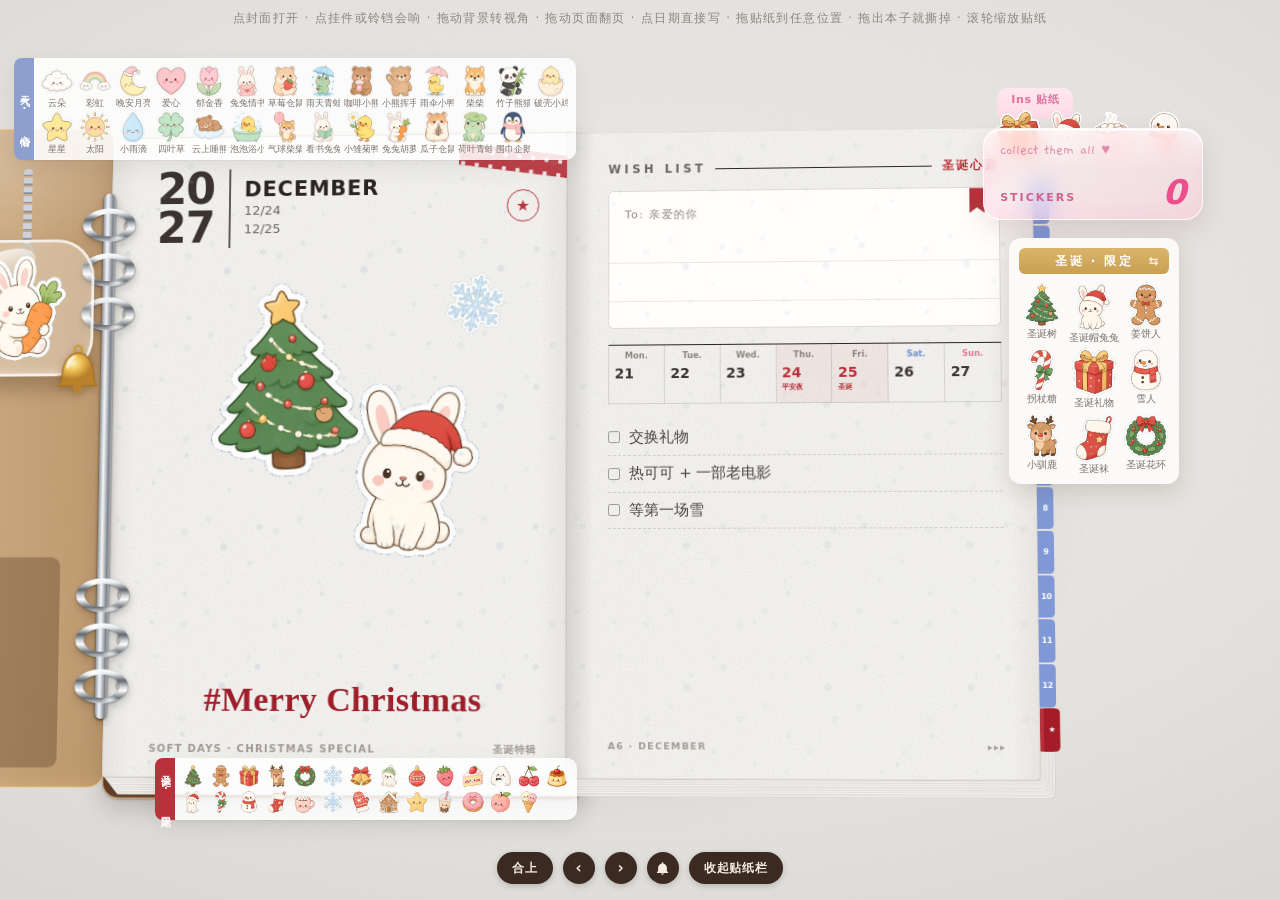
==== index.html @ 9ec92be6 "Publish Christmas planner v3" ====
<!doctype html>
<html lang="zh-CN">
<head>
<meta charset="utf-8">
<meta name="viewport" content="width=device-width,initial-scale=1,maximum-scale=1,viewport-fit=cover">
<title>2027 软萌活页手帐 · Soft Days Planner</title>
<meta name="theme-color" content="#e6e3de">
<link rel="stylesheet" href="style.css">
</head>
<body>
<div id="capT" class="cap"></div>
<div id="app">
  <div id="tips">点封面打开 · 点挂件或铃铛会响 · 拖动背景转视角 · 拖动页面翻页 · 点日期直接写 · 拖贴纸到任意位置 · 拖出本子就撕掉 · 滚轮缩放贴纸</div>
  <div id="scene"><div id="view">
    <div id="fshadow"></div>
    <div id="book" class="closed">
      <div id="back" class="pvc"></div>
      <div id="stack"></div>
      <div id="sheets"></div>
      <div id="cover">
        <div class="cf pvc" data-p="cv"><div class="stitch"></div><div class="peek"></div><div class="ghosttitle">2027</div><div class="strip"></div><div class="pocket"></div><div class="spine"></div>
          <img class="art" src="assets/cover-art.svg" alt=""><div class="quote">Soft days are made<br>of little things.</div><div class="yr">2027</div><div class="band"></div><div class="gloss"></div><div class="sl"></div></div>
        <div class="cb pvc"><div class="pocket"></div><div class="card">little notes<br>&amp; lots of love</div><div class="gloss"></div></div>
      </div>
      <div id="rings"></div>
      <div id="charm"><div class="swing"><div class="idle"><div class="chain"></div>
        <div class="acrylic"><span class="hole"></span><img src="stickers/a2.png" alt="">
          <div id="bell"><svg viewBox="0 0 40 44"><defs><radialGradient id="bg" cx="35%" cy="30%"><stop offset="0" stop-color="#fff6c8"/><stop offset=".45" stop-color="#f1c45a"/><stop offset="1" stop-color="#b9822a"/></radialGradient></defs>
            <circle cx="20" cy="5" r="3.2" fill="none" stroke="#c99a3a" stroke-width="2"/><path d="M6 32c0-14 5-24 14-24s14 10 14 24l3 4H3z" fill="url(#bg)" stroke="#a87424" stroke-width="1.2"/><circle cx="20" cy="38" r="4" fill="#b9822a"/><path d="M11 20c1-5 3-8 6-9" stroke="#fff" stroke-width="2" stroke-linecap="round" fill="none" opacity=".7"/></svg></div>
        </div></div></div></div>
    </div>
  </div></div>
  <div class="ui st" id="stripA"></div>
  <div class="ui st" id="stripB"></div>
  <div class="ui" id="count"><div class="pocket" title="点一下抽一张"><div class="ptab">Ins 贴纸</div><div class="peeks"></div></div>
    <div class="card"><div class="hint">collect them all ♥</div><div class="lbl">STICKERS</div><div class="num" id="num">0</div></div></div>
  <div class="ui st" id="panel"><div class="hd" id="phd">软萌 · 动物</div><div class="gr" id="pgr"></div></div>
  <div id="btns"><button class="bt" id="bOpen">打开封面</button><button class="bt r" id="bPrev">‹</button><button class="bt r" id="bNext">›</button><button class="bt r" id="bBell" title="摇铃">🔔</button><button class="bt" id="bUI">收起贴纸栏</button></div>
  <div id="toast"></div>
</div>
<div id="capB" class="cap"></div>
<div id="ghost"><img alt=""></div>
<div id="finger"></div>
<script src="app.js"></script>
</body>
</html>
---- style.css ----
@font-face{font-family:"Hand";src:url(fonts/gaegu-Regular.woff2) format("woff2");font-weight:400}
@font-face{font-family:"Hand";src:url(fonts/gaegu-Bold.woff2) format("woff2");font-weight:700}
:root{--bg:#e6e3de;--ink:#3b3330;--brown:#4a2f22;--pink:#f0679a;--blue:#7d95d6;--sat:#6f8fd8;--sun:#e8799c;
 --sans:"PingFang SC","Noto Sans CJK SC","Noto Sans SC","Microsoft YaHei",system-ui,sans-serif;--hand:"Hand","Comic Sans MS",cursive;
 --serif:Georgia,"Times New Roman","Noto Serif CJK SC",serif;
 --noise:url("data:image/svg+xml;utf8,<svg xmlns='http://www.w3.org/2000/svg' width='200' height='200'><filter id='n'><feTurbulence type='fractalNoise' baseFrequency='.9' numOctaves='3' stitchTiles='stitch'/><feColorMatrix values='0 0 0 0 .3  0 0 0 0 .28  0 0 0 0 .25  0 0 0 .22 0'/></filter><rect width='100%' height='100%' filter='url(%23n)'/></svg>")}
*{box-sizing:border-box;-webkit-tap-highlight-color:transparent}
html,body{margin:0;height:100%;overflow:hidden;background:var(--bg);font-family:var(--sans);color:var(--ink);user-select:none;-webkit-user-select:none}
#app{position:fixed;left:0;right:0;top:var(--capT,0px);bottom:var(--capB,0px);overflow:hidden;
 background:radial-gradient(90% 70% at 45% 45%,#efece8,#e3e0db 70%,#d9d5cf),var(--bg)}
#app::before{content:"";position:absolute;inset:0;background:var(--noise);opacity:.5;pointer-events:none}
#tips{position:absolute;top:10px;left:0;right:0;text-align:center;font:500 11.5px/1.4 var(--sans);letter-spacing:.12em;color:#8c8580;z-index:5;pointer-events:none;padding:0 12px}
#scene{position:absolute;inset:0;perspective:2400px;perspective-origin:45% 45%;transition:transform .9s cubic-bezier(.3,.7,.2,1);transform-origin:50% 50%}
#view{position:absolute;inset:0;transform-style:preserve-3d;transition:transform .8s cubic-bezier(.3,.7,.2,1)}
#view.dragging{transition:none}
#book{position:absolute;width:var(--W);height:var(--H);transform-style:preserve-3d;transition:left .9s cubic-bezier(.35,.1,.2,1),top .9s cubic-bezier(.35,.1,.2,1)}
#book.enter{animation:enter 1s cubic-bezier(.2,.9,.25,1.15) both}
@keyframes enter{0%{transform:translateY(-60%) rotateX(35deg) rotateZ(-8deg) scale(.7);opacity:0}60%{opacity:1}100%{transform:none}}
/* back cover */
.pvc{background:
  linear-gradient(115deg,rgba(255,255,255,0) 18%,rgba(255,255,255,.16) 24%,rgba(255,255,255,0) 31%,rgba(255,255,255,0) 58%,rgba(255,255,255,.1) 63%,rgba(255,255,255,0) 69%),
  linear-gradient(180deg,rgba(255,226,190,.16),rgba(0,0,0,0) 30%,rgba(0,0,0,.12)),
  linear-gradient(90deg,rgba(84,46,22,.80),rgba(110,62,30,.74) 30%,rgba(98,55,26,.76) 70%,rgba(72,40,18,.82));
 border-radius:calc(var(--W)*.035);box-shadow:inset 0 0 0 1.5px rgba(255,220,180,.35),inset 0 0 calc(var(--W)*.04) rgba(255,200,150,.18)}
#back{position:absolute;left:calc(var(--W)*-.02);top:calc(var(--W)*-.025);width:calc(var(--W)*1.04);height:calc(var(--H) + var(--W)*.05);transform:translateZ(-2px);
 box-shadow:0 calc(var(--W)*.06) calc(var(--W)*.12) rgba(60,35,20,.35),0 calc(var(--W)*.015) calc(var(--W)*.03) rgba(60,35,20,.3);border-radius:calc(var(--W)*.035)}
/* sheets */
.sheet{position:absolute;left:0;top:0;width:var(--SW);height:var(--H);transform-origin:0 50%;transform-style:preserve-3d;transition:transform 1s cubic-bezier(.35,.05,.2,1),opacity .35s}
.sheet.flipped{transform:rotateY(-180deg)}
.sheet.flipped:not(.turning){opacity:0;pointer-events:none}
.sheet.dragging{transition:none}
.sheet .face{position:absolute;inset:0;backface-visibility:hidden;-webkit-backface-visibility:hidden}
.sheet .bface{position:absolute;inset:0;transform:rotateY(180deg);backface-visibility:hidden;background:#f6f4f0;border-radius:4px;box-shadow:inset 0 0 0 1px rgba(0,0,0,.06)}
.pnl{position:absolute;top:0;width:var(--W);height:var(--H);container-type:inline-size;background:var(--noise),linear-gradient(90deg,#efede9,#faf9f6 6%,#fbfaf7 94%,#f1efeb);overflow:hidden;
 box-shadow:inset 0 0 0 1px rgba(0,0,0,.05)}
.pL{left:0;border-radius:3px 2px 2px 3px}
.pR{left:var(--W);border-radius:2px 5px 5px 2px;overflow:visible}
.pR::before{content:"";position:absolute;left:0;top:0;bottom:0;width:6cqw;background:linear-gradient(90deg,rgba(0,0,0,.07),rgba(0,0,0,0));pointer-events:none}
.port .pL{height:calc(var(--W)*.42);border-radius:3px 5px 0 0}
.port .pR{left:0;top:calc(var(--W)*.42);height:calc(var(--H) - var(--W)*.42);border-radius:0 0 5px 3px}
.port .pR::before{display:none}
.port .pL::after{content:"";position:absolute;left:8cqw;right:6cqw;bottom:0;border-bottom:1.5px dashed rgba(0,0,0,.12)}
.shadeR{position:absolute;inset:0;pointer-events:none;opacity:0;background:linear-gradient(90deg,rgba(0,0,0,.2),rgba(0,0,0,0) 50%,rgba(255,255,255,.3));z-index:60}
.turning .shadeR{animation:shade 1s ease}
@keyframes shade{40%{opacity:1}}
/* page stack edges */
#stack{position:absolute;left:0;top:0;width:var(--SW);height:var(--H);transform:translateZ(-1px);pointer-events:none;transition:opacity .4s}
#stack i{position:absolute;inset:0;background:#f3f1ec;border-radius:3px 5px 5px 3px;box-shadow:0 1px 1px rgba(0,0,0,.12)}
.closed #stack{opacity:0}
/* holes */
.holes{position:absolute;left:0;top:0;bottom:0;width:8cqw;pointer-events:none;z-index:40}
.holes i{position:absolute;left:2.6cqw;width:2.8cqw;height:2.8cqw;margin-top:-1.4cqw;border-radius:50%;background:#cfcac3;box-shadow:inset 0 1px 2px rgba(0,0,0,.35)}
/* cover */
#cover{position:absolute;left:0;top:calc(var(--W)*-.025);width:calc(var(--W)*1.03);height:calc(var(--H) + var(--W)*.05);transform-origin:0 50%;transform-style:preserve-3d;
 transform:translateZ(3px);transition:transform 1.1s cubic-bezier(.4,.05,.2,1);cursor:pointer}
#cover.open{transform:translateZ(3px) rotateY(-178deg)}
#cover .cf,#cover .cb{position:absolute;inset:0;backface-visibility:hidden;-webkit-backface-visibility:hidden;container-type:inline-size;overflow:hidden}
#cover .cb{transform:rotateY(180deg)}
.cf .spine{position:absolute;left:0;top:0;bottom:0;width:9cqw;background:linear-gradient(90deg,rgba(40,20,8,.5),rgba(255,220,180,.18) 40%,rgba(40,20,8,.25) 70%,rgba(0,0,0,0));border-right:1px solid rgba(255,220,180,.25)}
.cf .strip{position:absolute;left:41cqw;width:20cqw;top:0;bottom:0;background:linear-gradient(90deg,rgba(40,18,6,.28),rgba(40,18,6,.36) 50%,rgba(40,18,6,.28));box-shadow:inset 1px 0 rgba(255,220,180,.15),inset -1px 0 rgba(255,220,180,.15)}
.cf .pocket{position:absolute;left:28cqw;right:12cqw;bottom:6cqw;height:38cqw;border-radius:3cqw 3cqw 1cqw 1cqw;background:rgba(40,18,6,.22);box-shadow:inset 0 1px rgba(255,220,180,.35)}
.cf .peek{position:absolute;inset:6cqw 5cqw 6cqw 12cqw;border-radius:2cqw;background:rgba(255,250,240,.07)}
.cf .ghosttitle{position:absolute;top:8cqw;left:30cqw;font:700 13cqw/1 var(--serif);color:rgba(255,240,220,.08);letter-spacing:.05em}
.cf .art{position:absolute;left:24cqw;top:20cqw;width:58cqw;opacity:.92;filter:drop-shadow(0 0 .4cqw rgba(255,230,200,.25))}
.cf .quote{position:absolute;left:12cqw;right:6cqw;top:91cqw;text-align:center;font:400 6.4cqw/1.15 var(--hand);color:#f6e7cf;opacity:.95}
.cf .yr{position:absolute;left:12cqw;right:6cqw;bottom:9cqw;text-align:center;font:700 3cqw/1 var(--sans);letter-spacing:.5em;color:rgba(246,231,207,.8)}
.band{position:absolute;left:-1cqw;right:-3cqw;top:var(--bandY,62%);height:2.2cqw;background:linear-gradient(180deg,#fffdf8,#ece6dc 60%,#d6cfc3);box-shadow:0 .5cqw .8cqw rgba(0,0,0,.25);border-radius:1cqw;z-index:5}
.gloss{position:absolute;inset:0;pointer-events:none;background:
  radial-gradient(60% 30% at 70% 8%,rgba(255,255,255,.22),rgba(255,255,255,0) 70%),
  linear-gradient(100deg,rgba(255,255,255,0) 60%,rgba(255,255,255,.13) 66%,rgba(255,255,255,0) 70%);mix-blend-mode:screen;z-index:6}
.cb .inner{position:absolute;inset:0}
.cb .pocket{position:absolute;left:10cqw;right:10cqw;bottom:8cqw;height:44cqw;border-radius:2cqw;background:rgba(40,18,6,.25);box-shadow:inset 0 1px rgba(255,220,180,.35)}
.cb .card{position:absolute;left:18cqw;bottom:30cqw;width:46cqw;height:30cqw;background:#fffaf2;border-radius:2cqw;transform:rotate(-6deg);opacity:.85;
 font:700 4.5cqw/1.2 var(--hand);color:#b98a6a;display:flex;align-items:center;justify-content:center;text-align:center}
/* rings */
#rings{position:absolute;left:0;top:0;width:0;height:var(--H);transform:translateZ(8px);pointer-events:none}
#rings i{position:absolute;left:calc(var(--W)*-.055);width:calc(var(--W)*.11);height:calc(var(--W)*.065);margin-top:calc(var(--W)*-.0325);border-radius:50%;
 border:calc(var(--W)*.011) solid #b9bec6;border-color:#eef1f4 #8d939c #6e747d #c9ced5;box-shadow:0 2px 3px rgba(0,0,0,.3),inset 0 1px 1px rgba(255,255,255,.6)}
#rings i::after{content:"";position:absolute;right:calc(var(--W)*-.016);top:20%;width:calc(var(--W)*.012);height:60%;background:rgba(0,0,0,.18);filter:blur(1px);border-radius:50%}
/* charm */
#charm{position:absolute;left:calc(var(--W)*-.06);top:calc(var(--H)*.12 + var(--W)*.02);width:calc(var(--W)*.3);transform:translateZ(12px);transform-origin:50% 0;cursor:pointer;z-index:10}
#charm .swing{transform-origin:50% 0}
#charm.swing .swing{animation:swing 1.8s cubic-bezier(.3,.6,.4,1)}
@keyframes swing{0%{transform:rotate(0)}12%{transform:rotate(24deg)}28%{transform:rotate(-17deg)}44%{transform:rotate(11deg)}60%{transform:rotate(-6deg)}78%{transform:rotate(3deg)}100%{transform:rotate(0)}}
#charm .idle{animation:idle 4s ease-in-out infinite;transform-origin:50% 0}
@keyframes idle{50%{transform:rotate(3deg)}}
.chain{width:calc(var(--W)*.02);height:calc(var(--W)*.09);margin:0 auto;background:repeating-linear-gradient(180deg,#cfd3d9 0 calc(var(--W)*.012),#8b9099 calc(var(--W)*.012) calc(var(--W)*.016),transparent calc(var(--W)*.016) calc(var(--W)*.02));border-radius:4px}
.acrylic{position:relative;width:100%;aspect-ratio:1;margin-top:calc(var(--W)*-.01);border-radius:28%;background:rgba(255,255,255,.28);
 box-shadow:inset 0 0 0 calc(var(--W)*.006) rgba(255,255,255,.75),inset 0 calc(var(--W)*-.01) calc(var(--W)*.02) rgba(255,255,255,.35),0 calc(var(--W)*.03) calc(var(--W)*.04) rgba(60,35,20,.28);}
.acrylic img{position:absolute;inset:10%;width:80%;height:80%}
.acrylic::after{content:"";position:absolute;left:12%;top:8%;width:45%;height:22%;border-radius:50%;background:linear-gradient(180deg,rgba(255,255,255,.75),rgba(255,255,255,0));transform:rotate(-18deg)}
.acrylic .hole{position:absolute;left:50%;top:3%;width:9%;height:9%;margin-left:-4.5%;border-radius:50%;border:calc(var(--W)*.006) solid #c5c9cf;background:transparent}
#bell{position:absolute;right:-6%;bottom:-14%;width:34%;cursor:pointer}
#bell svg{display:block;width:100%;filter:drop-shadow(0 calc(var(--W)*.008) calc(var(--W)*.01) rgba(80,50,10,.35))}
#bell.ring svg{animation:ding .9s ease}
@keyframes ding{15%{transform:rotate(-25deg)}35%{transform:rotate(20deg)}55%{transform:rotate(-12deg)}75%{transform:rotate(6deg)}}
/* left panel (month art) */
.mh{position:absolute;left:10cqw;top:7cqw;right:6cqw;display:flex;align-items:center;gap:3cqw}
.yy{font:800 9.5cqw/.92 var(--sans);letter-spacing:-.02em}
.mh .sep{width:.5cqw;align-self:stretch;background:var(--ink);opacity:.8}
.mh .mo{font:700 4.6cqw/1.1 var(--sans);letter-spacing:.04em}
.mh .rg{font:500 2.8cqw/1.5 var(--sans);color:#6d6560}
.mh .circ{margin-left:auto;width:7cqw;height:7cqw;border:.35cqw solid var(--sat);border-radius:50%;display:flex;align-items:center;justify-content:center;font:600 3.2cqw/1 var(--sans);color:var(--sat)}
.illo{position:absolute;left:14cqw;right:8cqw;top:30cqw;bottom:30cqw}
.illo img{position:absolute;filter:drop-shadow(0 .6cqw .6cqw rgba(80,50,30,.18))}
.tag{position:absolute;left:10cqw;right:6cqw;bottom:13cqw;text-align:center;font:700 8.6cqw/1 var(--serif);letter-spacing:.01em}
.pfoot{position:absolute;left:10cqw;right:6cqw;bottom:5cqw;display:flex;justify-content:space-between;font:600 2.2cqw/1 var(--sans);letter-spacing:.12em;color:#a29a93}
.port .mh{top:5cqw;left:10cqw}
.port .illo{left:auto;right:6cqw;top:3cqw;bottom:auto;width:30cqw;height:30cqw}
.port .tag{left:10cqw;right:auto;bottom:6cqw;font-size:6cqw;text-align:left}
.port .pL .pfoot{display:none}
.port .mh .circ{display:none}
/* calendar */
.calw{position:absolute;left:7cqw;right:7cqw;top:7cqw;bottom:9cqw;display:flex;flex-direction:column}
.port .calw{top:3cqw;bottom:6cqw;left:9cqw;right:7cqw}
.wkh{display:grid;grid-template-columns:repeat(7,1fr);font:600 2.5cqw/1 var(--sans);color:#6d6560;text-align:center;padding-bottom:1.6cqw;border-bottom:.35cqw solid var(--ink)}
.wkh .sa{color:var(--sat)}.wkh .su{color:var(--sun)}
.grid{flex:1;display:grid;grid-template-columns:repeat(7,1fr);grid-template-rows:repeat(6,1fr);border-left:1px solid rgba(0,0,0,.12)}
.cell{position:relative;border-right:1px solid rgba(0,0,0,.12);border-bottom:1px solid rgba(0,0,0,.12);padding:.8cqw;cursor:text;overflow:hidden;transition:background .15s}
.cell:hover{background:rgba(125,149,214,.07)}
.cell.x{background:rgba(0,0,0,.018);cursor:default}
.cell.sa{background:rgba(111,143,216,.07)}.cell.su{background:rgba(232,121,156,.07)}
.cell .d{font:600 2.6cqw/1 var(--sans);color:#4a423e}
.cell.sa .d{color:var(--sat)}.cell.su .d{color:var(--sun)}
.cell .hol{display:block;font:600 1.7cqw/1.2 var(--sans);color:var(--sun);margin-top:.4cqw}
.cell .nt{position:absolute;left:.8cqw;right:.6cqw;bottom:.6cqw;font:400 2.6cqw/1.1 var(--hand),var(--sans);color:#5a6fb0;word-break:break-all;display:-webkit-box;-webkit-line-clamp:3;-webkit-box-orient:vertical;overflow:hidden}
.cell textarea{position:absolute;inset:0;width:100%;height:100%;border:0;outline:2px solid rgba(240,103,154,.55);outline-offset:-2px;background:rgba(255,248,251,.95);resize:none;padding:3.2cqw .8cqw .4cqw;
 font:400 2.6cqw/1.15 var(--hand),var(--sans);color:#5a6fb0;user-select:text;-webkit-user-select:text;z-index:5}
.calnote{margin-top:1.4cqw;display:flex;gap:2cqw;font:500 1.9cqw/1 var(--sans);color:#aaa29b;letter-spacing:.1em}
/* month tabs */
.tabs{position:absolute;right:-3.6cqw;top:12cqw;bottom:6cqw;width:3.6cqw;display:flex;flex-direction:column;gap:.4cqw;z-index:3}
.tabs b{flex:1;background:var(--blue);color:#fff;font:600 1.9cqw/1 var(--sans);display:flex;align-items:center;justify-content:center;border-radius:0 1cqw 1cqw 0;cursor:pointer;opacity:.82;transition:transform .15s,opacity .15s}
.tabs b:hover{transform:translateX(.6cqw);opacity:1}
.tabs b.on{background:#4f6cb8;opacity:1;transform:translateX(.8cqw)}
.port .tabs{top:2cqw;bottom:4cqw}
/* title page */
.ti{position:absolute;inset:0;display:flex;flex-direction:column;align-items:center;justify-content:center;text-align:center}
.ti .big{font:800 17cqw/.9 var(--sans);letter-spacing:-.02em}
.ti .s1{font:400 6cqw/1.2 var(--hand);color:#8b7d74;margin-top:3cqw}
.ti .ln{width:30cqw;border-top:.4cqw solid var(--ink);margin:5cqw 0}
.ti .who{font:600 2.6cqw/2 var(--sans);letter-spacing:.3em;color:#8c847e}
.ti .who span{display:inline-block;min-width:30cqw;border-bottom:1px solid #bdb5ae;color:#5a6fb0;font:400 4cqw/1.2 var(--hand);letter-spacing:0;outline:none;user-select:text;-webkit-user-select:text}
.ti img{width:30cqw;margin-top:4cqw;filter:drop-shadow(0 .6cqw .6cqw rgba(80,50,30,.18))}
.idx{display:grid;grid-template-columns:repeat(4,1fr);gap:2.4cqw;width:72cqw}
.idx b{font:700 3.2cqw/1 var(--sans);padding:2.6cqw 0;border-radius:2cqw;background:#f3efe9;cursor:pointer;transition:background .15s,transform .15s}
.idx b:hover{background:#fde4ee;box-shadow:0 .4cqw 0 #f6c9da}
.idx b small{display:block;font:400 3cqw/1 var(--hand);color:#a0958d;margin-top:.8cqw}
.dotbg{background-image:radial-gradient(circle,rgba(0,0,0,.14) .25cqw,transparent .3cqw);background-size:5cqw 5cqw;background-position:2.5cqw 2.5cqw}
/* stickers on pages */
.sl{position:absolute;inset:0;z-index:30;pointer-events:none}
.stk{position:absolute;width:calc(var(--sz,16) * 1cqw);transform:translate(-50%,-50%) rotate(var(--r,0deg));pointer-events:auto;cursor:grab;touch-action:none;
 filter:drop-shadow(0 .45cqw .35cqw rgba(70,40,25,.25))}
.stk img{display:block;width:100%;pointer-events:none}
.stk::after{content:"";position:absolute;inset:8%;border-radius:40%;background:linear-gradient(125deg,rgba(255,255,255,.35),rgba(255,255,255,0) 40%);pointer-events:none;mix-blend-mode:soft-light}
.stk.pop{animation:stick .4s cubic-bezier(.3,1.6,.5,1)}
@keyframes stick{0%{transform:translate(-50%,-50%) rotate(var(--r)) scale(1.3)}100%{transform:translate(-50%,-50%) rotate(var(--r)) scale(1)}}
#ghost{position:fixed;z-index:3000;pointer-events:none;display:none;transform:translate(-50%,-50%) rotate(var(--r,0deg)) scale(1.12);filter:drop-shadow(0 14px 12px rgba(60,35,20,.35))}
#ghost img{width:100%;display:block}
#ghost.peel{animation:peel .3s ease-out}
@keyframes peel{0%{transform:translate(-50%,-50%) rotate(var(--r)) scale(1)}50%{transform:translate(-50%,-56%) rotate(calc(var(--r) - 10deg)) scale(1.2) skewX(6deg)}100%{transform:translate(-50%,-50%) rotate(var(--r)) scale(1.12)}}
#ghost.out{opacity:.5}
.tear{position:fixed;z-index:3000;pointer-events:none;animation:tear .55s ease-in forwards}
@keyframes tear{30%{transform:translate(-50%,-60%) rotate(-12deg) scale(1.1)}100%{transform:translate(-50%,60%) rotate(40deg) scale(.3);opacity:0}}
/* UI panels */
.ui{position:absolute;z-index:50;transition:opacity .4s,transform .5s cubic-bezier(.3,.7,.2,1)}
.hideui .ui.st{opacity:0;pointer-events:none;transform:translateY(10px)}
.strip{display:flex;align-items:stretch;background:#fbfaf8;border-radius:10px;box-shadow:0 6px 18px rgba(70,50,35,.14),0 1px 2px rgba(70,50,35,.12);padding:6px 8px 6px 0}
.strip .lab{writing-mode:vertical-rl;text-orientation:upright;font:700 10px/1 var(--sans);letter-spacing:.15em;color:#fff;background:var(--blue);border-radius:8px 0 0 8px;padding:6px 5px;margin:-6px 6px -6px 0;display:flex;align-items:center;justify-content:center}
.strip.b .lab{background:#e88a6c}
.strip .gr{display:grid;grid-auto-flow:column;grid-template-rows:repeat(2,auto);gap:2px 4px}
.si{width:var(--ss,38px);text-align:center;cursor:grab;touch-action:none}
.si img{width:100%;display:block;pointer-events:none;transition:transform .15s}
.si:hover img{transform:translateY(-2px) rotate(-5deg) scale(1.08)}
.si span{display:block;font:500 8.5px/1.2 var(--sans);color:#7b726c;white-space:nowrap;overflow:hidden}
#count{width:220px}
.pocket{position:relative;height:58px;margin-bottom:-18px;cursor:pointer}
.pocket .ptab{position:absolute;left:14px;top:0;padding:6px 14px 14px;border-radius:10px 10px 0 0;background:linear-gradient(#ffe8f0,#fdd9e6);font:700 11px/1 var(--sans);color:#e2709b;letter-spacing:.06em}
.pocket .peeks{position:absolute;left:10px;right:10px;top:16px;height:48px;overflow:hidden}
.pocket .peeks img{position:absolute;width:52px;top:6px;transition:transform .3s}
.pocket:hover .peeks img{transform:translateY(-6px)}
.card{position:relative;height:92px;border-radius:18px;background:linear-gradient(135deg,rgba(255,236,243,.92),rgba(253,214,228,.9));
 box-shadow:0 10px 28px rgba(232,112,155,.28),inset 0 1px 0 rgba(255,255,255,.9),inset 0 0 0 1px rgba(255,255,255,.6);overflow:hidden}
.card::before{content:"";position:absolute;left:0;right:0;top:0;height:46%;background:linear-gradient(rgba(255,255,255,.55),rgba(255,255,255,0))}
.card .lbl{position:absolute;left:16px;bottom:16px;font:700 11px/1 var(--sans);letter-spacing:.18em;color:#d0618c}
.card .num{position:absolute;right:16px;bottom:10px;font:800 italic 34px/1 var(--sans);color:#ec4f8b;transition:transform .2s}
.card .num.bump{animation:bump .5s cubic-bezier(.3,1.8,.5,1)}
@keyframes bump{0%{transform:scale(1)}40%{transform:scale(1.45) rotate(-6deg)}100%{transform:scale(1)}}
.card .hint{position:absolute;left:16px;top:14px;font:400 15px/1 var(--hand);color:#e08aab}
#panel{width:170px;background:#fbfaf8;border-radius:12px;box-shadow:0 8px 22px rgba(70,50,35,.15);padding:0 10px 10px}
#panel .hd{margin:10px 0 8px;background:linear-gradient(#d9b46a,#c9a052);color:#fff;font:700 12px/1 var(--sans);letter-spacing:.2em;text-align:center;padding:7px 0;border-radius:6px;cursor:pointer;position:relative}
#panel .hd::after{content:"⇆";position:absolute;right:8px;opacity:.8}
#panel .gr{display:grid;grid-template-columns:repeat(3,1fr);gap:4px}
#panel .si{--ss:auto;width:auto}
#panel .si span{font-size:9.5px}
#btns{position:absolute;left:0;right:0;bottom:16px;display:flex;justify-content:center;gap:10px;z-index:60}
.bt{height:32px;padding:0 15px;border-radius:16px;border:0;background:#3a2620;color:#f6ece2;font:600 12px/1 var(--sans);letter-spacing:.06em;cursor:pointer;box-shadow:0 3px 8px rgba(50,30,20,.25);display:flex;align-items:center}
.bt.r{width:32px;padding:0;justify-content:center;font-size:15px}
.bt:active{transform:translateY(1px)}
/* finger */
#finger{position:fixed;z-index:99999;width:30px;height:30px;margin:-15px 0 0 -15px;border-radius:50%;background:rgba(255,255,255,.6);border:2px solid rgba(240,103,154,.55);box-shadow:0 2px 10px rgba(0,0,0,.18);pointer-events:none;transition:transform .12s;display:none}
#finger.dn{transform:scale(.72);background:rgba(255,214,229,.85)}
#finger.rip::after{content:"";position:absolute;inset:-2px;border-radius:50%;border:2px solid rgba(240,103,154,.6);animation:rip .5s ease-out forwards}
@keyframes rip{to{transform:scale(2.4);opacity:0}}
/* captions (video) */
.cap{position:fixed;left:0;right:0;display:none;align-items:center;justify-content:center;text-align:center;background:#e6e3de;z-index:6000;padding:0 16px}
.video .cap{display:flex}
#capT{top:0;height:var(--capT)}#capB{bottom:0;height:var(--capB)}
#capT b{font:800 25px/1.25 var(--sans);color:#3a2620;letter-spacing:.02em}
#capT b em{font-style:normal;color:#ec4f8b}
#capT small{display:block;font:400 17px/1.2 var(--hand);color:#a0958d;margin-top:4px}
#capB b{font:600 15px/1.3 var(--sans);color:#6b5f58;background:#fff;padding:7px 14px;border-radius:16px;box-shadow:0 3px 10px rgba(0,0,0,.08);transition:opacity .3s}
#toast{position:absolute;left:50%;top:44px;transform:translate(-50%,-6px);z-index:5000;background:rgba(58,38,32,.92);color:#fff;font:600 12px/1 var(--sans);padding:8px 14px;border-radius:14px;opacity:0;transition:.25s;pointer-events:none}
#toast.show{opacity:1;transform:translate(-50%,0)}
/* portrait UI */
.portui #tips{font-size:10px;letter-spacing:.06em;top:6px}
.portui #panel{display:none}
.portui #count{width:132px}
.portui .card{height:62px;border-radius:14px}
.portui .card .num{font-size:26px;bottom:8px;right:12px}
.portui .card .lbl{left:12px;bottom:12px;font-size:9px}
.portui .card .hint{display:none}
.portui .pocket{height:44px;margin-bottom:-14px}
.portui .pocket .peeks img{width:38px}
.portui .pocket .ptab{font-size:10px;padding:5px 10px 12px;left:8px}
.portui .strip{border-radius:9px;padding:4px 6px 4px 0}
.portui .strip .gr{grid-template-rows:auto;overflow-x:auto;scrollbar-width:none;touch-action:pan-x;max-width:calc(100vw - 60px)}
.portui .strip .gr::-webkit-scrollbar{display:none}
.portui .si span{display:none}
.portui .strip .lab{font-size:9px;padding:4px 4px;margin:-4px 5px -4px 0}
.portui #btns{bottom:10px;gap:7px}
.portui .bt{height:30px;padding:0 11px;font-size:11.5px}
.portui .bt.r{width:30px;padding:0}
.pR{transition:opacity .45s .25s,transform .6s .2s cubic-bezier(.3,.7,.2,1)}
.closed .pR{opacity:0;transform:translateX(-25%);transition:opacity .25s,transform .3s}
.port .pR{transition:none}.closed .port .pR,.closed .sheet.port .pR{opacity:1;transform:none}
#cover .cf.pvc{background:
  linear-gradient(115deg,rgba(255,255,255,0) 18%,rgba(255,255,255,.16) 24%,rgba(255,255,255,0) 31%,rgba(255,255,255,0) 58%,rgba(255,255,255,.1) 63%,rgba(255,255,255,0) 69%),
  linear-gradient(180deg,rgba(255,226,190,.16),rgba(0,0,0,0) 30%,rgba(0,0,0,.12)),
  linear-gradient(90deg,rgba(80,44,20,.88),rgba(104,58,28,.84) 30%,rgba(94,52,24,.85) 70%,rgba(70,38,16,.9))}
#charm{left:calc(var(--W)*-.33);top:calc(var(--H)*.05)}
#charm .chain{height:calc(var(--H)*.09 + var(--W)*.04);transform-origin:50% 0}
#charm::before{content:"";position:absolute;left:calc(50% - var(--W)*.005);top:0;width:calc(var(--W)*.29);height:2px}
#rings i{border-width:calc(var(--W)*.016);width:calc(var(--W)*.12);left:calc(var(--W)*-.06);height:calc(var(--W)*.075);margin-top:calc(var(--W)*-.0375);
 border-color:#f4f6f8 #9aa1aa #6b717a #d5d9de;box-shadow:0 3px 4px rgba(0,0,0,.28),inset 0 1px 2px rgba(0,0,0,.25),0 0 0 .5px rgba(0,0,0,.2)}
.portui.open-state #charm{opacity:0;pointer-events:none}
#charm{transition:opacity .4s}
.portui #tips{white-space:nowrap;overflow:hidden;text-overflow:ellipsis}
.portui .strip .lab{font-size:8px;letter-spacing:0;padding:3px 3px}
.portui #charm{left:calc(var(--W)*-.13);top:calc(var(--H)*.04);width:calc(var(--W)*.25)}
.portui #cover .cf.pvc{background:
  linear-gradient(115deg,rgba(255,255,255,0) 18%,rgba(255,255,255,.14) 24%,rgba(255,255,255,0) 31%,rgba(255,255,255,0) 58%,rgba(255,255,255,.09) 63%,rgba(255,255,255,0) 69%),
  linear-gradient(90deg,rgba(80,44,20,.93),rgba(104,58,28,.9) 30%,rgba(94,52,24,.91) 70%,rgba(70,38,16,.94))}
.tabs b{font-size:1.7cqw;letter-spacing:-.05em}
#sheets{position:absolute;inset:0;transform-style:preserve-3d}
#cover{transform:translateZ(8px)}
#cover.open{transform:translateZ(-3px) rotateY(-178deg)}
#rings{transform:translateZ(10px)}
#charm{transform:translateZ(12px)}
img{-webkit-user-drag:none;user-select:none}
#app{transition:transform 1s cubic-bezier(.4,.1,.2,1)}
#scene.shake{animation:phoneShake .7s cubic-bezier(.36,.07,.19,.97)}
@keyframes phoneShake{10%,90%{transform:translate(-2px,0) rotate(-.6deg)}20%,80%{transform:translate(5px,-2px) rotate(1.2deg)}30%,50%,70%{transform:translate(-9px,2px) rotate(-1.8deg)}40%,60%{transform:translate(9px,-2px) rotate(1.8deg)}}

/* ================= v2 · 3D look + Christmas special ================= */
#book{--D:calc(var(--W)*.05)}
#scene{perspective:1500px;perspective-origin:50% 42%}
/* page-stack thickness (layered edges, light from top-left) */
#stack{transform:translateZ(-1px)}
.closed #stack{opacity:1;width:var(--W)}
#stack i{background:linear-gradient(90deg,#efebe3,#f8f6f1 8%,#f6f3ed);border-radius:3px 6px 6px 3px;box-shadow:.6px .8px 0 rgba(125,104,84,.38)}
#stack i.o{background:#ebe6dc}
#back{transform:translate(calc(var(--D)*1.12),calc(var(--D)*1.38)) translateZ(-2px);
 background:var(--noise),linear-gradient(90deg,#4b2814,#633620 40%,#4f2b16);
 box-shadow:0 1px 1px rgba(255,220,180,.25) inset,0 2px 2px rgba(35,20,10,.55),0 calc(var(--W)*.03) calc(var(--W)*.05) rgba(45,28,16,.35)}
#fshadow{position:absolute;pointer-events:none;border-radius:8%;transform:translateZ(-30px) translate(7%,9%) scale(1.02,1);
 background:radial-gradient(closest-side,rgba(52,32,18,.42),rgba(52,32,18,.22) 62%,rgba(52,32,18,0));filter:blur(10px)}
/* opaque leather board cover with embossing */
#cover .cf.pvc,.portui #cover .cf.pvc{background:
  radial-gradient(80% 50% at 25% 12%,rgba(255,214,170,.20),rgba(255,214,170,0) 70%),
  var(--noise),
  linear-gradient(90deg,#5a301a,#7a4628 28%,#744224 72%,#5c321b);
 box-shadow:inset 0 0 0 .5px rgba(255,220,180,.35),inset 0 1.2cqw 2cqw rgba(255,215,170,.12),inset 0 -1.5cqw 2.5cqw rgba(20,8,2,.35),
  .8px 1px 0 #3d2112,1.6px 2px 0 #46271a,2.4px 3px 0 #3a1f10}
#cover .cb.pvc{background:var(--noise),linear-gradient(90deg,#5c321b,#6f3f22 50%,#5a301a);box-shadow:inset 0 0 0 .5px rgba(255,220,180,.3)}
#cover .cf .peek,#cover .cf .ghosttitle{display:none}
.cf .stitch{position:absolute;inset:4.2cqw 4cqw 4.2cqw 12cqw;border:.55cqw dashed rgba(246,226,196,.55);border-radius:3cqw;box-shadow:0 .3cqw 0 rgba(0,0,0,.25),inset 0 .3cqw 0 rgba(0,0,0,.2);pointer-events:none}
.cf .art{opacity:1;filter:drop-shadow(0 -.35cqw 0 rgba(25,10,3,.55)) drop-shadow(0 .4cqw 0 rgba(255,228,190,.35))}
.cf .quote,.cf .yr{text-shadow:0 -.3cqw 0 rgba(25,10,3,.6),0 .35cqw 0 rgba(255,230,195,.28)}
.cf .strip{background:linear-gradient(90deg,rgba(30,12,4,.25),rgba(30,12,4,.34) 50%,rgba(30,12,4,.25));box-shadow:inset .4cqw 0 .5cqw rgba(0,0,0,.25),inset -.4cqw 0 .5cqw rgba(0,0,0,.25)}
.cf .pocket{background:rgba(30,12,4,.25);box-shadow:inset 0 .4cqw 0 rgba(255,220,180,.25),0 -.3cqw .6cqw rgba(0,0,0,.25)}
.band{box-shadow:0 .6cqw 1cqw rgba(0,0,0,.35),0 .2cqw .2cqw rgba(0,0,0,.3)}
/* metallic rings with specular highlight */
#rings{filter:drop-shadow(1px 2px 1.5px rgba(20,14,8,.45))}
#rings i,#rings i:nth-child(n){border:0!important;background:
  radial-gradient(40% 30% at 30% 18%,rgba(255,255,255,1),rgba(255,255,255,0) 70%),
  radial-gradient(30% 25% at 72% 85%,rgba(255,255,255,.7),rgba(255,255,255,0) 70%),
  linear-gradient(165deg,#fdfdfe 0%,#d9dde3 20%,#8d949e 45%,#eef1f4 60%,#6f7680 82%,#b8bec6 100%);
 -webkit-mask:radial-gradient(closest-side,transparent 64%,#000 69%,#000 95%,transparent 100%);mask:radial-gradient(closest-side,transparent 64%,#000 69%,#000 95%,transparent 100%);box-shadow:none!important}
#rings i::after{display:none}
.holes i{background:radial-gradient(circle at 50% 35%,#a9a39b,#d6d1ca 70%);box-shadow:inset 0 1px 2px rgba(0,0,0,.45),0 .5px 0 rgba(255,255,255,.8)}
/* turning pages: layered shading */
.sheet.turning .face,.sheet.turning .bface{box-shadow:0 0 calc(var(--W)*.05) rgba(60,38,22,.28),inset 0 0 0 .5px rgba(0,0,0,.08)}
.sheet .pnl{box-shadow:inset 0 0 0 1px rgba(0,0,0,.05),.4px .6px 0 rgba(120,100,80,.25)}
.closed .sheet:not(.port) .pR{box-shadow:none}
#sheets.riffle .sheet{transition-duration:.78s}
/* hook: drop + bounce */
#book.drop{animation:drop .95s both}
@keyframes drop{0%{transform:translateY(-135%) rotateZ(-7deg) rotateX(16deg);animation-timing-function:cubic-bezier(.55,0,1,.45)}
 52%{transform:translateY(0) scale(1.04,.95);animation-timing-function:cubic-bezier(0,.55,.45,1)}
 66%{transform:translateY(-7%) rotateZ(1.4deg) scale(.985,1.025);animation-timing-function:cubic-bezier(.55,0,1,.45)}
 80%{transform:translateY(0) scale(1.015,.985);animation-timing-function:cubic-bezier(0,.55,.45,1)}
 90%{transform:translateY(-1.6%)}100%{transform:none}}
#fshadow.drop{animation:fsdrop .95s both}
@keyframes fsdrop{0%{opacity:0;transform:translateZ(-30px) translate(7%,9%) scale(.45);animation-timing-function:cubic-bezier(.55,0,1,.45)}
 52%{opacity:1;transform:translateZ(-30px) translate(7%,9%) scale(1.06,1)}66%{opacity:.75;transform:translateZ(-30px) translate(7%,9%) scale(.93)}80%{opacity:1;transform:translateZ(-30px) translate(7%,9%) scale(1.03,1)}100%{opacity:1;transform:translateZ(-30px) translate(7%,9%) scale(1.02,1)}}
#cover.pop{transition:transform .8s cubic-bezier(.3,1.32,.5,1)!important}
/* portrait UI compaction: nothing overlaps the book */
.portui #count{width:96px}
.portui #count .pocket{display:none}
.portui .card{height:44px;border-radius:12px}
.portui .card .num{font-size:22px;bottom:7px;right:10px}
.portui .card .lbl{left:10px;bottom:10px;font-size:8px;letter-spacing:.14em}
.portui #stripA .gr{max-width:calc(100vw - 150px)}
.portui #charm{left:calc(var(--W)*-.105)}
.port .cell .nt{font-size:3.4cqw}
/* index + tabs */
.idx b.xb{grid-column:1/-1;background:linear-gradient(135deg,#d8404a,#b8222f);color:#fff;box-shadow:0 .6cqw 1.2cqw rgba(184,34,47,.3)}
.idx b.xb small{display:inline;color:#ffd9c9;margin-left:1.5cqw}
.idx b.xb:hover{background:linear-gradient(135deg,#e24b55,#c2283a)}
.tabs b.xt{background:#c8323c;opacity:1}
.tabs b.xt.on{background:#a51b27}
/* ===== Christmas special page ===== */
.xmas .pL{background:#a71d2a}
.xm-red{position:absolute;inset:0;background:radial-gradient(120% 90% at 30% 0%,#e3484f,#b8222f 55%,#8c1522);}
.xm-red::after{content:"";position:absolute;inset:0;background-image:radial-gradient(circle,rgba(255,225,150,.35) .35cqw,transparent .45cqw);background-size:7cqw 7cqw;background-position:1cqw 2cqw;opacity:.6}
.lights{position:absolute;left:8cqw;right:2cqw;top:0;height:7cqw;z-index:4}
.lights::before{content:"";position:absolute;left:-2cqw;right:-2cqw;top:-3cqw;height:6cqw;border-bottom:.45cqw solid #24502f;border-radius:0 0 50% 50%/0 0 100% 100%}
.lights i{position:absolute;width:1.9cqw;height:2.7cqw;margin-left:-.95cqw;border-radius:50% 50% 50% 50%/42% 42% 58% 58%;background:var(--c);box-shadow:0 0 1.6cqw var(--c),inset 0 -.4cqw .5cqw rgba(0,0,0,.18);animation:twinkle 1.4s ease-in-out infinite alternate}
.lights i::before{content:"";position:absolute;left:25%;top:-.8cqw;width:50%;height:1cqw;background:#2f5d3a;border-radius:.3cqw}
@keyframes twinkle{from{opacity:.55;filter:brightness(.85)}to{opacity:1;filter:brightness(1.15)}}
.xm-ttl{position:absolute;left:10cqw;right:6cqw;top:24cqw;text-align:center;z-index:3}
.xm-ttl .k{font:700 2.6cqw/1 var(--sans);letter-spacing:.22em;color:#ffe2a0}
.xm-ttl .t{font:700 15cqw/.95 var(--hand);color:#ffe9a8;margin:2.4cqw 0;text-shadow:0 .5cqw 0 #8a1420,0 1cqw 2cqw rgba(60,0,8,.35)}
.xm-ttl .z{font:500 3cqw/1.2 var(--sans);color:#ffd9c9;letter-spacing:.08em}
.xi{position:absolute;left:16cqw;right:10cqw;bottom:12cqw;height:62cqw;z-index:3}
.xi img{position:absolute;filter:drop-shadow(0 .8cqw .8cqw rgba(60,0,8,.35))}
.port .xm-ttl{left:10cqw;right:auto;top:8cqw;text-align:left}
.port .xm-ttl .t{font-size:10.6cqw;margin:1.6cqw 0}
.port .xm-ttl .k{font-size:2.3cqw}.port .xm-ttl .z{font-size:2.7cqw}
.port .xi{left:auto;right:4cqw;top:5cqw;bottom:auto;width:40cqw;height:36cqw}
.xmas .pL::after{border-bottom-color:rgba(255,230,190,.35)!important}
.xmas .pR{background:var(--noise),linear-gradient(90deg,#f4ece0,#fdf8f0 6%,#fdf8f1 94%,#f5eee3)}
.xm-plaid{position:absolute;left:0;right:0;top:0;height:2.6cqw;background:repeating-linear-gradient(-45deg,#c8323c 0 1.8cqw,#fff8ee 1.8cqw 3.6cqw);z-index:2}
.xm-plaid::after{content:"";position:absolute;left:0;right:0;top:calc(100% + 0px);height:.5cqw;background:#2f7a4a}
.xm-in{position:absolute;left:9cqw;right:7cqw;top:6cqw;bottom:5cqw;display:flex;flex-direction:column;gap:3cqw}
.xm-h{font:700 3.8cqw/1 var(--sans);color:#b8222f;letter-spacing:.14em;text-align:center}
.cell.xcard{position:relative;flex:0 0 33cqw;border:.55cqw solid #e6bf63;border-radius:3cqw;padding:3cqw 4cqw;overflow:hidden;cursor:text;
 background:repeating-linear-gradient(180deg,transparent 0 8.2cqw,rgba(200,50,60,.16) 8.2cqw 8.5cqw) 0 7.8cqw/100% calc(100% - 7.8cqw) no-repeat,#fffdf9;box-shadow:0 .8cqw 1.8cqw rgba(140,40,30,.14)}
.cell.xcard:hover{background-color:#fffaf6}
.xcard .d{font:600 3cqw/1 var(--sans);color:#2f7a4a;letter-spacing:.06em}
.cell.xcard .nt{left:4cqw;right:3cqw;top:9.4cqw;bottom:auto;font:700 9.4cqw/1.12 var(--hand);color:#c8323c;-webkit-line-clamp:2}
.cell.xcard textarea{padding:9.4cqw 3cqw 0 4cqw;font:700 9.4cqw/1.12 var(--hand);color:#c8323c;background:rgba(255,251,247,.97);border-radius:2.4cqw;outline-color:rgba(200,50,60,.5)}
.xm-wk{display:grid;grid-template-columns:repeat(7,1fr);gap:1.1cqw}
.xm-wk div{background:#f3ebdf;border-radius:1.8cqw;text-align:center;padding:1.5cqw 0 1.3cqw;font:800 4.2cqw/1 var(--sans);color:#5b4a40}
.xm-wk small{display:block;font:600 2.2cqw/1 var(--sans);color:#a08f80;margin-bottom:.9cqw}
.xm-wk .hot{background:linear-gradient(160deg,#d8404a,#b8222f);color:#fff;box-shadow:0 .5cqw 1cqw rgba(184,34,47,.3)}
.xm-wk .hot small{color:#ffd9c9}
.xm-wk em{display:block;font:600 1.9cqw/1 var(--sans);font-style:normal;margin-top:.7cqw;color:#ffe7a3}
.xm-list{display:flex;flex-direction:column;gap:1.8cqw;font:700 4.8cqw/1 var(--hand);color:#2f6a44;padding-left:2cqw}
.xm-ft{margin-top:auto;text-align:center;font:700 2.2cqw/1 var(--sans);letter-spacing:.32em;color:#c9a35a}
.snowbox{position:absolute;inset:0;overflow:hidden;pointer-events:none;z-index:28;border-radius:inherit}
.snow{position:absolute;left:0;right:0;top:-40cqw;bottom:0;--sn:#fff;
 background-image:radial-gradient(circle at 12% 18%,var(--sn) 0 .55cqw,transparent .75cqw),radial-gradient(circle at 58% 66%,var(--sn) 0 .42cqw,transparent .6cqw),radial-gradient(circle at 86% 32%,var(--sn) 0 .7cqw,transparent .9cqw),radial-gradient(circle at 34% 86%,var(--sn) 0 .36cqw,transparent .52cqw);
 background-size:30cqw 30cqw;animation:snow1 6s linear infinite;opacity:.9}
.snow.s2{background-size:20cqw 20cqw;animation:snow2 4.2s linear infinite;opacity:.55}
@keyframes snow1{to{transform:translate(-3cqw,30cqw)}}
@keyframes snow2{to{transform:translate(2cqw,20cqw)}}
.xmas .pR .snow{--sn:#bcd3ea;opacity:.7}.xmas .pR .snow.s2{opacity:.45}
.strip.xm .lab{background:linear-gradient(#d8404a,#b8222f)}

/* ================= v3 · quality pass (translucent PVC, chrome, restraint) ================= */
#app{background:radial-gradient(85% 70% at 50% 42%,#eeece8,#e6e4e0 65%,#dcdad6)}
#app::before{opacity:.28}
#scene{perspective:2600px;perspective-origin:50% 45%}
#book{--D:calc(var(--W)*.03)}
/* tinted see-through PVC cover with a welded golden hem + vertical reflections */
#cover .cf.pvc,.portui #cover .cf.pvc{background:
  linear-gradient(90deg,rgba(255,255,255,0) 21%,rgba(255,255,255,.22) 22%,rgba(255,255,255,0) 23.5%,rgba(255,255,255,0) 60%,rgba(255,255,255,.14) 61%,rgba(255,255,255,0) 62.5%,rgba(255,255,255,0) 86%,rgba(255,255,255,.18) 87%,rgba(255,255,255,0) 88%),
  linear-gradient(180deg,rgba(255,236,205,.16),rgba(255,236,205,0) 22%,rgba(0,0,0,0) 70%,rgba(0,0,0,.14)),
  linear-gradient(90deg,rgba(66,30,10,.86),rgba(92,46,18,.80) 30%,rgba(86,42,16,.80) 70%,rgba(62,28,10,.86));
 border-radius:calc(var(--W)*.03);
 box-shadow:inset 0 0 0 .5px rgba(255,236,200,.95),inset 0 0 0 1.6px rgba(214,160,86,.75),inset 0 0 calc(var(--W)*.035) rgba(255,190,110,.32),
  0 0 0 .6px rgba(150,98,40,.65),0 0 calc(var(--W)*.03) rgba(255,190,110,.22)}
#cover .cb.pvc{background:linear-gradient(90deg,rgba(255,255,255,0) 30%,rgba(255,255,255,.16) 31%,rgba(255,255,255,0) 33%),linear-gradient(90deg,rgba(170,112,44,.62),rgba(196,138,62,.52) 50%,rgba(164,106,40,.62));
 box-shadow:inset 0 0 0 .5px rgba(255,236,200,.9),inset 0 0 0 1.6px rgba(214,160,86,.7),inset 0 0 calc(var(--W)*.04) rgba(255,210,140,.3)}
.cf .stitch{display:none}
.cf .art{opacity:.95;filter:none}
.cf .quote,.cf .yr{text-shadow:none}
.cf .ghosttitle{display:block!important;color:rgba(20,8,2,.22)}
.cf .strip{background:linear-gradient(90deg,rgba(20,8,2,.18),rgba(20,8,2,.34) 50%,rgba(20,8,2,.18));box-shadow:inset .5px 0 rgba(255,225,185,.35),inset -.5px 0 rgba(255,225,185,.35)}
.cf .pocket{background:rgba(25,10,2,.22);box-shadow:inset 0 .5px 0 rgba(255,225,185,.55),inset 0 0 0 .5px rgba(255,225,185,.25)}
.gloss{background:linear-gradient(180deg,rgba(255,255,255,.10),rgba(255,255,255,0) 18%),radial-gradient(50% 22% at 72% 6%,rgba(255,255,255,.18),rgba(255,255,255,0) 70%)}
#back{transform:translate(calc(var(--D)*.6),calc(var(--D)*.7)) translateZ(-2px);
 background:linear-gradient(90deg,rgba(70,32,12,.85),rgba(96,48,20,.8) 50%,rgba(66,30,10,.85));
 box-shadow:inset 0 0 0 .5px rgba(255,236,200,.8),inset 0 0 0 1.4px rgba(214,160,86,.6),0 1px 2px rgba(0,0,0,.25),0 calc(var(--W)*.02) calc(var(--W)*.05) rgba(0,0,0,.18)}
/* neutral soft shadow like a real studio floor */
#fshadow{background:radial-gradient(closest-side,rgba(0,0,0,.26),rgba(0,0,0,.12) 60%,rgba(0,0,0,0));filter:blur(16px);transform:translateZ(-30px) translate(3%,6%) scale(1.04,1.02)}
@keyframes fsdrop{0%{opacity:0;transform:translateZ(-30px) translate(3%,6%) scale(.5);animation-timing-function:cubic-bezier(.55,0,1,.45)}55%{opacity:1;transform:translateZ(-30px) translate(3%,6%) scale(1.06,1.02)}72%{opacity:.85;transform:translateZ(-30px) translate(3%,6%) scale(.98)}100%{opacity:1;transform:translateZ(-30px) translate(3%,6%) scale(1.04,1.02)}}
#stack i{background:#f5f3ef;box-shadow:.5px .5px 0 rgba(0,0,0,.13)}
#stack i.o{background:#efede8}
/* polished chrome rings + a brushed spine rail */
#rings::before{content:"";position:absolute;left:calc(var(--W)*-.012);top:9%;height:82%;width:calc(var(--W)*.024);border-radius:99px;
 background:linear-gradient(90deg,#8e949b,#f7f8f9 35%,#c3c8ce 55%,#7d838a 80%,#a9aeb4);box-shadow:0 1px 3px rgba(0,0,0,.3)}
#rings i,#rings i:nth-child(n){background:
  radial-gradient(28% 18% at 34% 14%,#fff,rgba(255,255,255,0) 75%),
  radial-gradient(22% 16% at 66% 88%,rgba(255,255,255,.85),rgba(255,255,255,0) 75%),
  linear-gradient(180deg,#ffffff 0%,#e9ecef 14%,#5f656c 34%,#c9cdd2 50%,#fdfdfe 62%,#6a7077 84%,#d7dadf 100%)}
#rings{filter:drop-shadow(.5px 1.5px 1px rgba(0,0,0,.35)) drop-shadow(1.5px 4px 4px rgba(0,0,0,.18))}
/* stickers: thin die-cut look, tight contact shadow + soft lift, subtle gloss */
.stk{filter:drop-shadow(0 .12cqw .12cqw rgba(0,0,0,.22)) drop-shadow(0 .7cqw .9cqw rgba(0,0,0,.10))}
.stk::after{inset:6%;border-radius:30%;background:linear-gradient(135deg,rgba(255,255,255,.45),rgba(255,255,255,0) 35%);mix-blend-mode:screen;opacity:.55}
#ghost{filter:drop-shadow(0 3px 2px rgba(0,0,0,.18)) drop-shadow(0 16px 16px rgba(0,0,0,.18))}
.illo img,.xi img{filter:drop-shadow(0 .15cqw .15cqw rgba(0,0,0,.16))}
/* restrained UI chrome */
.portui #tips{opacity:0}
.strip{box-shadow:0 8px 24px rgba(0,0,0,.07),0 1px 2px rgba(0,0,0,.06);background:rgba(255,255,255,.86)}
.strip .lab{background:#8d9fcf}
.strip.xm .lab{background:#b8323b}
.card{background:linear-gradient(135deg,rgba(255,240,246,.62),rgba(253,214,228,.5));backdrop-filter:blur(10px) saturate(1.6);-webkit-backdrop-filter:blur(10px) saturate(1.6);
 border:1px solid rgba(255,255,255,.8);box-shadow:inset 0 1.5px 0 rgba(255,255,255,.95),inset 0 -10px 20px rgba(255,170,205,.18),0 10px 26px rgba(120,50,70,.14)}
.bt{background:#3b2a22;box-shadow:0 2px 6px rgba(0,0,0,.18)}
/* ===== Christmas page v3: cream paper, one red accent, crisp type ===== */
.xmas .pL{background:var(--noise),linear-gradient(90deg,#efede9,#faf9f6 6%,#fbfaf7 94%,#f1efeb)}
.xm-red,.lights,.xm-plaid,.xm-ttl{display:none}
.mh .circ.xc{border-color:#b8323b;color:#b8323b;font-size:3.4cqw}
.xmas .mh .mo{color:#2b2421}
.washi{position:absolute;right:-2cqw;top:3.5cqw;width:26cqw;height:5cqw;transform:rotate(8deg);z-index:4;opacity:.92;
 background:radial-gradient(circle,rgba(255,255,255,.9) .45cqw,transparent .55cqw) 0 0/3cqw 3cqw,linear-gradient(#c53a43,#b8323b);
 -webkit-mask:linear-gradient(90deg,transparent 0 .6cqw,#000 .6cqw calc(100% - .6cqw),transparent 0);box-shadow:0 .3cqw .5cqw rgba(0,0,0,.08)}
.xi{left:14cqw;right:8cqw;top:30cqw;bottom:30cqw;height:auto}
.xtag{color:#9e1f2b;font-size:7.4cqw}
.port .xi{left:auto;right:5cqw;top:4cqw;bottom:auto;width:34cqw;height:34cqw}
.port .xtag{font-size:5.6cqw}
.xmas .pR{background:var(--noise),linear-gradient(90deg,#efede9,#faf9f6 6%,#fbfaf7 94%,#f1efeb)}
.xm-in{left:9cqw;right:7cqw;top:7cqw;bottom:6cqw;gap:3.4cqw}
.port .xm-in{top:4cqw;bottom:4cqw}
.xm-h{display:flex;align-items:center;gap:2cqw;font:600 2.5cqw/1 var(--sans);letter-spacing:.3em;color:#6d6560;text-align:left}
.xm-h i{flex:1;border-top:.3cqw solid #2b2421}
.xm-h span:last-child{letter-spacing:.2em;color:#b8323b}
.cell.xcard{flex:0 0 30cqw;border:1px solid rgba(0,0,0,.14);border-radius:1.2cqw;box-shadow:none;padding:2.6cqw 3.4cqw;
 background:repeating-linear-gradient(180deg,transparent 0 8cqw,rgba(0,0,0,.09) 8cqw 8.25cqw) 0 7.4cqw/100% calc(100% - 7.4cqw) no-repeat,#fffefc}
.cell.xcard::before{content:"";position:absolute;right:3cqw;top:0;width:3.2cqw;height:5.4cqw;background:#b8323b;clip-path:polygon(0 0,100% 0,100% 100%,50% 78%,0 100%)}
.xcard .d{font:500 2.4cqw/1 var(--sans);color:#8c847e;letter-spacing:.12em}
.cell.xcard .nt{top:8.6cqw;font:700 8.4cqw/1.15 var(--hand);color:#a51d2a}
.cell.xcard textarea{padding:8.6cqw 3cqw 0 3.4cqw;font:700 8.4cqw/1.15 var(--hand);color:#a51d2a;border-radius:1.2cqw}
.xm-wk{gap:0;border-top:.35cqw solid #2b2421;border-left:1px solid rgba(0,0,0,.12)}
.xm-wk div{background:none;border-radius:0;border-right:1px solid rgba(0,0,0,.12);border-bottom:1px solid rgba(0,0,0,.12);text-align:left;padding:1.2cqw 1.2cqw 2.4cqw;font:600 3cqw/1 var(--sans);color:#3b3330;position:relative}
.xm-wk small{font:600 1.8cqw/1 var(--sans);color:#8c847e;margin-bottom:1.6cqw;text-align:center}
.xm-wk .sa small{color:var(--sat)}.xm-wk .su small{color:var(--sun)}
.xm-wk .hot{background:rgba(184,50,59,.06);color:#b8323b;box-shadow:none}
.xm-wk .hot small{color:#8c847e}
.xm-wk em{font:600 1.6cqw/1 var(--sans);color:#b8323b;margin-top:.8cqw}
.xm-list{gap:0;font:400 3.2cqw/1 var(--sans);color:#4a423e;padding:0}
.xm-list span{display:flex;align-items:center;gap:2cqw;padding:2.2cqw 0;border-bottom:1px dashed rgba(0,0,0,.14)}
.xm-list i{width:2.6cqw;height:2.6cqw;border:1px solid rgba(0,0,0,.35);border-radius:.5cqw}
.xm-ft{display:flex;justify-content:space-between;font:600 2cqw/1 var(--sans);letter-spacing:.14em;color:#a29a93}
.snow{--sn:rgba(150,170,195,.55)}
.snow.s1{opacity:.6}.snow.s2{opacity:.35}
.xmas .pR .snow{--sn:rgba(150,170,195,.55);opacity:.45}.xmas .pR .snow.s2{opacity:.28}
.idx b.xb{background:#fbf3f2;color:#b8323b;box-shadow:inset 0 0 0 1px rgba(184,50,59,.35)}
.idx b.xb small{color:#c98a8f}
.idx b.xb:hover{background:#fde8ea}
.tabs b.xt{background:#b8323b}
/* calmer opening */
@keyframes drop{0%{transform:translateY(-120%) rotateX(10deg);animation-timing-function:cubic-bezier(.5,0,.9,.4)}
 55%{transform:translateY(0) scale(1.012,.988);animation-timing-function:cubic-bezier(.1,.6,.4,1)}
 72%{transform:translateY(-2.6%);animation-timing-function:cubic-bezier(.5,0,.9,.5)}
 86%{transform:translateY(0) scale(1.004,.996)}100%{transform:none}}
#cover.pop{transition:transform 1s cubic-bezier(.3,1.12,.4,1)!important}
.snow.s1{opacity:.32}.snow.s2{opacity:.18}
.xmas .pR .snow{opacity:.2}.xmas .pR .snow.s2{opacity:.12}
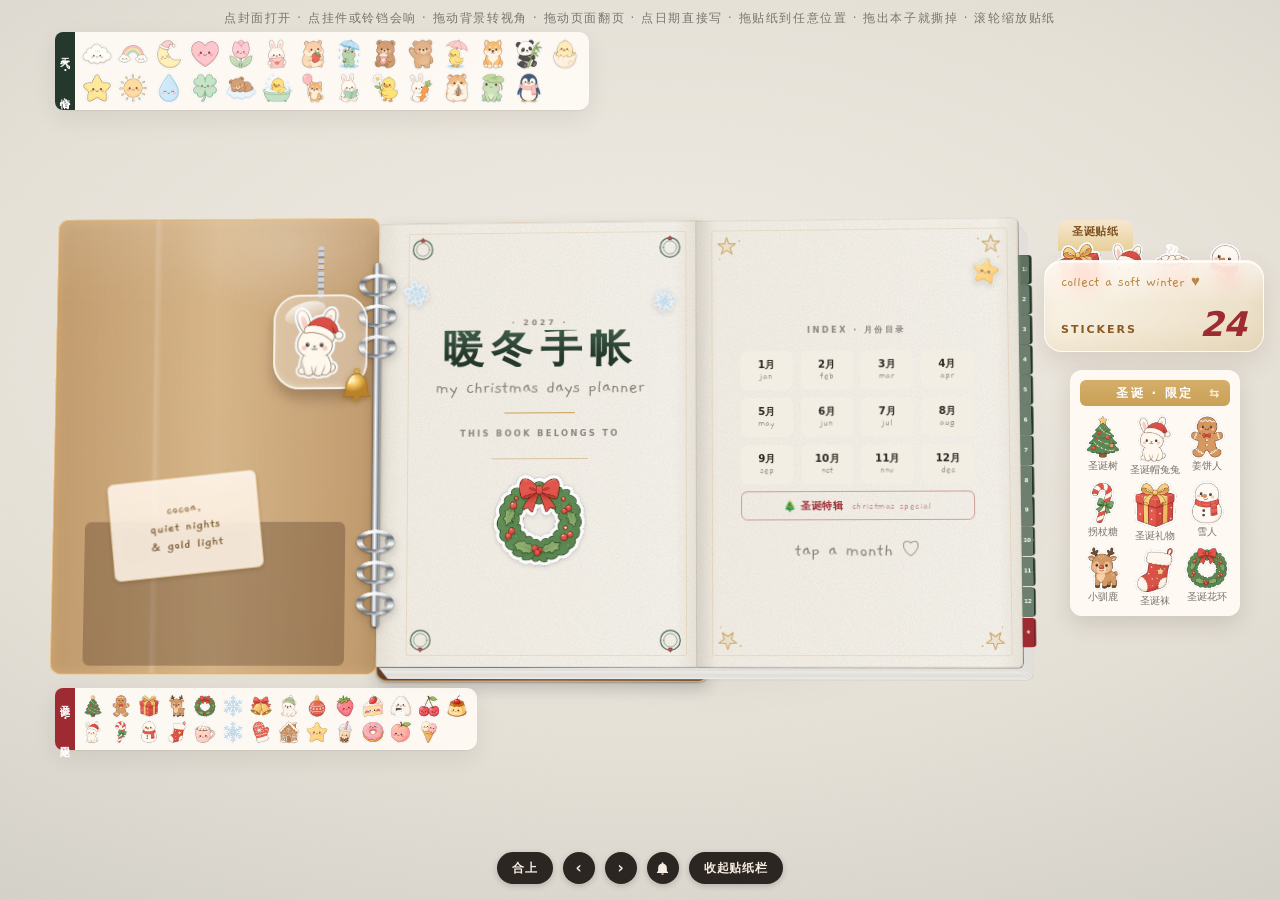
==== commit 609db71d: "Publish Christmas planner v4 Cover wreath and Christmas typography, festive theming on every spread," ====
--- a/index.html
+++ b/index.html
@@ -3,8 +3,8 @@
 <head>
 <meta charset="utf-8">
 <meta name="viewport" content="width=device-width,initial-scale=1,maximum-scale=1,viewport-fit=cover">
-<title>2027 软萌活页手帐 · Soft Days Planner</title>
-<meta name="theme-color" content="#e6e3de">
+<title>2027 暖冬手帐 · Christmas Days</title>
+<meta name="theme-color" content="#e8e4db">
 <link rel="stylesheet" href="style.css">
 </head>
 <body>
@@ -18,13 +18,29 @@
       <div id="stack"></div>
       <div id="sheets"></div>
       <div id="cover">
-        <div class="cf pvc" data-p="cv"><div class="stitch"></div><div class="peek"></div><div class="ghosttitle">2027</div><div class="strip"></div><div class="pocket"></div><div class="spine"></div>
-          <img class="art" src="assets/cover-art.svg" alt=""><div class="quote">Soft days are made<br>of little things.</div><div class="yr">2027</div><div class="band"></div><div class="gloss"></div><div class="sl"></div></div>
-        <div class="cb pvc"><div class="pocket"></div><div class="card">little notes<br>&amp; lots of love</div><div class="gloss"></div></div>
+        <div class="cf pvc" data-p="cv">
+          <div class="stitch"></div><div class="peek"></div>
+          <div class="strip"></div><div class="pocket"></div><div class="spine"></div>
+          <img class="art" src="assets/cover-art.svg" alt="">
+          <div class="ctitle">
+            <div class="kicker">·  2027  ·</div>
+            <div class="foil">暖冬</div>
+            <div class="sub">CHRISTMAS DAYS</div>
+          </div>
+          <div class="quote">把冬天轻轻收进这一本</div>
+          <div class="yr">MERRY &amp; SOFT</div>
+          <i class="spark s1"></i><i class="spark s2"></i><i class="spark s3"></i>
+          <div class="band"></div><div class="gloss"></div><div class="shimmer"></div><div class="sl"></div>
+        </div>
+        <div class="cb pvc">
+          <div class="pocket"></div>
+          <div class="card">cocoa,<br>quiet nights<br>&amp; gold light</div>
+          <div class="gloss"></div>
+        </div>
       </div>
       <div id="rings"></div>
       <div id="charm"><div class="swing"><div class="idle"><div class="chain"></div>
-        <div class="acrylic"><span class="hole"></span><img src="stickers/a2.png" alt="">
+        <div class="acrylic"><span class="hole"></span><img src="stickers/e2.png" alt="">
           <div id="bell"><svg viewBox="0 0 40 44"><defs><radialGradient id="bg" cx="35%" cy="30%"><stop offset="0" stop-color="#fff6c8"/><stop offset=".45" stop-color="#f1c45a"/><stop offset="1" stop-color="#b9822a"/></radialGradient></defs>
             <circle cx="20" cy="5" r="3.2" fill="none" stroke="#c99a3a" stroke-width="2"/><path d="M6 32c0-14 5-24 14-24s14 10 14 24l3 4H3z" fill="url(#bg)" stroke="#a87424" stroke-width="1.2"/><circle cx="20" cy="38" r="4" fill="#b9822a"/><path d="M11 20c1-5 3-8 6-9" stroke="#fff" stroke-width="2" stroke-linecap="round" fill="none" opacity=".7"/></svg></div>
         </div></div></div></div>
@@ -32,9 +48,9 @@
   </div></div>
   <div class="ui st" id="stripA"></div>
   <div class="ui st" id="stripB"></div>
-  <div class="ui" id="count"><div class="pocket" title="点一下抽一张"><div class="ptab">Ins 贴纸</div><div class="peeks"></div></div>
-    <div class="card"><div class="hint">collect them all ♥</div><div class="lbl">STICKERS</div><div class="num" id="num">0</div></div></div>
-  <div class="ui st" id="panel"><div class="hd" id="phd">软萌 · 动物</div><div class="gr" id="pgr"></div></div>
+  <div class="ui" id="count"><div class="pocket" title="点一下抽一张"><div class="ptab">圣诞贴纸</div><div class="peeks"></div></div>
+    <div class="card"><div class="hint">collect a soft winter ♥</div><div class="lbl">STICKERS</div><div class="num" id="num">0</div></div></div>
+  <div class="ui st" id="panel"><div class="hd" id="phd">圣诞 · 限定</div><div class="gr" id="pgr"></div></div>
   <div id="btns"><button class="bt" id="bOpen">打开封面</button><button class="bt r" id="bPrev">‹</button><button class="bt r" id="bNext">›</button><button class="bt r" id="bBell" title="摇铃">🔔</button><button class="bt" id="bUI">收起贴纸栏</button></div>
   <div id="toast"></div>
 </div>
--- a/style.css
+++ b/style.css
@@ -479,3 +479,237 @@
 #cover.pop{transition:transform 1s cubic-bezier(.3,1.12,.4,1)!important}
 .snow.s1{opacity:.32}.snow.s2{opacity:.18}
 .xmas .pR .snow{opacity:.2}.xmas .pR .snow.s2{opacity:.12}
+
+/* ================= v4 · Christmas edition, every page, refined taste ================= */
+:root{--bg:#e8e4db;--ink:#2c2622;--pine:#24382c;--pine-s:#3d5a45;--cream:#f7f3ea;--cream-2:#fbf8f1;
+  --berry:#9e2b32;--berry-s:#b8323b;--gold:#c9a056;--gold-hi:#e8d09a;--tea:#5a3214;
+  --sat:#3d5a45;--sun:#9e2b32}
+#app{background:
+  radial-gradient(90% 70% at 50% 40%,#f3eee6,#e7e2d8 62%,#d6d3cb 100%)}
+#app::before{opacity:.22}
+#tips{color:#7a736c;letter-spacing:.14em}
+
+#cover .cf.pvc,.portui #cover .cf.pvc{background:
+  linear-gradient(90deg,rgba(255,255,255,0) 21%,rgba(255,255,255,.2) 22%,rgba(255,255,255,0) 23.5%,rgba(255,255,255,0) 60%,rgba(255,255,255,.12) 61%,rgba(255,255,255,0) 62.5%,rgba(255,255,255,0) 86%,rgba(255,255,255,.16) 87%,rgba(255,255,255,0) 88%),
+  linear-gradient(180deg,rgba(255,236,205,.14),rgba(255,236,205,0) 22%,rgba(0,0,0,0) 70%,rgba(0,0,0,.16)),
+  linear-gradient(90deg,rgba(66,30,10,.92),rgba(92,46,18,.88) 30%,rgba(86,42,16,.88) 70%,rgba(62,28,10,.92))}
+/* cover typography + foil */
+.cf .art{left:8cqw;top:1.5cqw;width:84cqw;opacity:1;filter:drop-shadow(0 .3cqw .6cqw rgba(40,16,4,.28))}
+.cf .ctitle{position:absolute;left:12cqw;right:12cqw;top:32cqw;text-align:center;z-index:4;pointer-events:none}
+.cf .kicker{font:600 2.6cqw/1 var(--sans);letter-spacing:.55em;color:rgba(246,231,207,.78);margin-bottom:2.2cqw}
+.cf .foil{font:700 14.5cqw/.9 var(--serif);letter-spacing:.16em;
+  background:linear-gradient(180deg,#fff6d8 0%,#f0e0b0 28%,#c9a056 48%,#f6e7c4 62%,#b8893e 82%,#e8d09a 100%);
+  -webkit-background-clip:text;background-clip:text;color:transparent;
+  filter:drop-shadow(0 .45cqw 0 rgba(50,20,6,.45)) drop-shadow(0 -.2cqw 0 rgba(255,240,210,.35)) drop-shadow(0 0 1.4cqw rgba(232,208,154,.35));
+  font-feature-settings:"kern"}
+.cf .sub{margin-top:2.4cqw;font:600 2.7cqw/1 var(--sans);letter-spacing:.42em;color:rgba(246,231,207,.88)}
+.cf .quote{top:auto;bottom:16.5cqw;left:12cqw;right:12cqw;font:400 4.4cqw/1.25 var(--hand);color:#f6e7cf;opacity:.92;
+  text-shadow:0 .25cqw .4cqw rgba(40,16,4,.35)}
+.cf .yr{bottom:8.5cqw;font:600 2.2cqw/1 var(--sans);letter-spacing:.42em;color:rgba(246,231,207,.7)}
+.cf .ghosttitle{display:none!important}
+.band{--bandY:71%;height:1.8cqw;background:linear-gradient(180deg,#fffdf6,#ead9b0 45%,#c9a056 78%,#e8d09a);
+  box-shadow:0 .5cqw 1cqw rgba(0,0,0,.32),0 0 .6cqw rgba(232,208,154,.35)}
+.cf .spark{position:absolute;width:1.6cqw;height:1.6cqw;border-radius:50%;background:#f6e7cf;z-index:5;pointer-events:none;
+  box-shadow:0 0 1.2cqw .2cqw rgba(246,231,207,.8);animation:twinkleGold 2.6s ease-in-out infinite alternate}
+.cf .spark.s1{left:22cqw;top:18cqw;animation-delay:0s}
+.cf .spark.s2{right:18cqw;top:28cqw;width:1.2cqw;height:1.2cqw;animation-delay:.8s}
+.cf .spark.s3{left:28cqw;top:86cqw;width:1.1cqw;height:1.1cqw;animation-delay:1.4s}
+@keyframes twinkleGold{from{opacity:.25;transform:scale(.75)}to{opacity:1;transform:scale(1.15)}}
+.cf .shimmer{position:absolute;inset:0;pointer-events:none;z-index:7;
+  background:linear-gradient(115deg,transparent 36%,rgba(255,240,210,.0) 42%,rgba(255,245,220,.28) 50%,rgba(255,240,210,0) 58%,transparent 64%);
+  background-size:220% 100%;background-position:120% 0;mix-blend-mode:screen;opacity:0}
+#cover.shimmer .shimmer{animation:foilSweep 1.35s ease .05s both}
+@keyframes foilSweep{0%{opacity:0;background-position:120% 0}15%{opacity:1}70%{opacity:1}100%{opacity:0;background-position:-20% 0}}
+.cb .card{background:#fffaf2;color:#7a5a38;font:600 4.2cqw/1.3 var(--hand);box-shadow:0 .6cqw 1.4cqw rgba(40,16,4,.18);
+  border:.3cqw solid rgba(201,160,86,.45)}
+
+/* paper: warmer cream, finer grain, soft inset */
+.pnl{background:var(--noise),linear-gradient(90deg,#efe8dc,#f8f4eb 7%,#fbf8f1 93%,#f0eadf);
+  box-shadow:inset 0 0 0 1px rgba(90,60,30,.06)}
+.pnl::after{content:"";position:absolute;inset:3.2cqw 3.2cqw 3.2cqw 9.2cqw;border:.28cqw solid rgba(201,160,86,.22);border-radius:.6cqw;pointer-events:none;z-index:2}
+.pR::after{left:5cqw;right:3.2cqw}
+.port .pL::after{inset:auto;left:8cqw;right:6cqw;bottom:0;top:auto;border:0;border-bottom:1.5px dashed rgba(90,60,30,.16);border-radius:0}
+.port .pR::after{display:none}
+.port .pR .corners{display:block}
+
+/* typography hierarchy on pages */
+.mh .yy{font:700 8.6cqw/.92 var(--serif);letter-spacing:.02em;color:var(--pine)}
+.mh .sep{background:var(--gold);opacity:.9;width:.35cqw}
+.mh .mo{font:700 4.2cqw/1.1 var(--sans);letter-spacing:.12em;color:var(--ink)}
+.mh .rg{font:500 2.5cqw/1.5 var(--sans);color:#8a8076;letter-spacing:.06em}
+.mh .circ{border-color:var(--gold);color:var(--pine);font-family:var(--serif);font-weight:700}
+.tag{font:700 7.2cqw/1 var(--serif);letter-spacing:.01em;color:var(--pine)}
+.pfoot{color:#9a9186;letter-spacing:.16em}
+.epigraph{position:absolute;left:10cqw;right:6cqw;bottom:14cqw;text-align:center;z-index:3}
+.epigraph em{display:block;font:400 3.6cqw/1.2 var(--hand);color:var(--berry);font-style:normal}
+.epigraph span{display:block;margin-top:.8cqw;font:600 2.2cqw/1 var(--sans);letter-spacing:.28em;color:#8a8076}
+.port .epigraph{left:10cqw;right:auto;bottom:5.5cqw;text-align:left}
+.port .epigraph em{font-size:3.2cqw}
+.pg-kicker{position:absolute;left:7cqw;right:7cqw;top:3.6cqw;display:flex;align-items:center;gap:2cqw;z-index:3;
+  font:600 1.9cqw/1 var(--sans);letter-spacing:.32em;color:#8a8076}
+.pg-kicker i{flex:1;height:0;border-top:.28cqw solid rgba(201,160,86,.55)}
+.pg-kicker span:last-child{color:var(--berry);letter-spacing:.2em}
+.port .pg-kicker{top:1.8cqw;left:9cqw}
+.calw{top:9.5cqw}
+.port .calw{top:6cqw}
+
+/* corner motifs */
+.corners{position:absolute;inset:0;pointer-events:none;z-index:3}
+.corners i{position:absolute;width:14cqw;height:14cqw;background:var(--mot) center/contain no-repeat;opacity:.9}
+.corners .tl{left:9cqw;top:3.5cqw}
+.corners .tr{right:3.5cqw;top:3.5cqw;transform:scaleX(-1)}
+.corners .bl{left:9cqw;bottom:3.2cqw;transform:scaleY(-1)}
+.corners .br{right:3.5cqw;bottom:3.2cqw;transform:scale(-1)}
+.pR .corners .tl,.pR .corners .bl{left:5cqw}
+.port .pL .corners .bl,.port .pL .corners .br{display:none}
+.port .pL .corners .tr{right:2.5cqw;top:2cqw;width:11cqw;height:11cqw}
+.port .pL .corners .tl{top:2cqw;width:11cqw;height:11cqw}
+.motif-holly{--mot:url(assets/motif-holly.svg)}
+.motif-snow{--mot:url(assets/motif-snow.svg)}
+.motif-star{--mot:url(assets/motif-star.svg)}
+.motif-pine{--mot:url(assets/motif-pine.svg)}
+.motif-berry{--mot:url(assets/motif-berry.svg)}
+.motif-bell{--mot:url(assets/motif-bell.svg)}
+.motif-bow{--mot:url(assets/motif-bow.svg)}
+.motif-gift{--mot:url(assets/motif-gift.svg)}
+.motif-cocoa{--mot:url(assets/motif-cocoa.svg)}
+.motif-wreath{--mot:url(assets/motif-wreath.svg)}
+.motif-tree{--mot:url(assets/motif-tree.svg)}
+
+/* calendar: pine / berry instead of blue / pink */
+.wkh{border-bottom-color:var(--pine);color:#8a8076}
+.wkh .sa,.cell.sa .d{color:var(--pine-s)}
+.wkh .su,.cell.su .d{color:var(--berry)}
+.cell{border-color:rgba(90,60,30,.12)}
+.grid{border-left-color:rgba(90,60,30,.12)}
+.cell:hover{background:rgba(201,160,86,.1)}
+.cell.sa{background:rgba(61,90,69,.05)}
+.cell.su{background:rgba(158,43,50,.05)}
+.cell .hol{color:var(--berry)}
+.cell .nt{color:#6a5840}
+.cell textarea{outline-color:rgba(158,43,50,.45);background:rgba(255,250,242,.96);color:#6a5840}
+.cell[data-d="12-24"],.cell[data-d="12-25"]{background:linear-gradient(180deg,rgba(158,43,50,.08),rgba(201,160,86,.08))}
+.cell[data-d="12-25"] .d{color:var(--berry);font-weight:800}
+.cell[data-d="12-25"]::after{content:"";position:absolute;right:.7cqw;top:.7cqw;width:1.3cqw;height:1.3cqw;background:var(--gold);
+  clip-path:polygon(50% 0,61% 35%,100% 35%,68% 57%,79% 100%,50% 75%,21% 100%,32% 57%,0 35%,39% 35%);opacity:.85}
+
+/* tabs + index */
+.tabs b{background:#6d7f6e;opacity:.8}
+.tabs b.on{background:var(--pine)}
+.tabs b.xt{background:var(--berry);opacity:1}
+.tabs b.xt.on{background:#7d1f26}
+.idx b{background:#f3eee4;color:var(--ink)}
+.idx b:hover{background:#f6ece4;box-shadow:0 .4cqw 0 rgba(201,160,86,.55)}
+.idx b small{color:#9a9186}
+.idx b.xb{background:transparent;color:var(--berry);box-shadow:inset 0 0 0 1px rgba(158,43,50,.4);letter-spacing:.04em}
+.idx b.xb small{color:#c48a88}
+.idx b.xb:hover{background:rgba(158,43,50,.06)}
+
+/* title spread */
+.ti .big{font:700 15cqw/.9 var(--serif);letter-spacing:.08em;color:var(--pine);
+  background:linear-gradient(180deg,#3d5a45,#24382c 70%);
+  -webkit-background-clip:text;background-clip:text;color:transparent}
+.ti .s1{color:#8a8076}
+.ti .ln{border-top-color:var(--gold);width:22cqw;margin:4cqw 0}
+.ti .who{letter-spacing:.28em}
+.ti .who span{color:var(--berry);border-bottom-color:#d6c4a0}
+.sheet.title .ti .big.han{font-size:13cqw;letter-spacing:.18em;margin-top:1cqw}
+
+/* free zone */
+.dotbg{background-image:
+  radial-gradient(circle,rgba(158,43,50,.16) .28cqw,transparent .32cqw),
+  radial-gradient(circle,rgba(201,160,86,.28) .22cqw,transparent .28cqw);
+  background-size:8cqw 8cqw, 8cqw 8cqw;
+  background-position:2cqw 2cqw, 6cqw 6cqw}
+
+/* Christmas special refinements */
+.xmas .pL,.xmas .pR{background:var(--noise),linear-gradient(90deg,#efe8dc,#f8f4eb 7%,#fbf8f1 93%,#f0eadf)}
+.xtag{color:var(--berry);font-family:var(--serif);font-weight:700;letter-spacing:.02em}
+.washi{background:radial-gradient(circle,rgba(255,255,255,.9) .45cqw,transparent .55cqw) 0 0/3cqw 3cqw,linear-gradient(#c53a43,#9e2b32);
+  box-shadow:0 .3cqw .5cqw rgba(0,0,0,.08)}
+.xm-h span:last-child{color:var(--berry)}
+.xm-h i{border-top-color:var(--pine)}
+.cell.xcard{border-color:rgba(201,160,86,.55);background:repeating-linear-gradient(180deg,transparent 0 8cqw,rgba(90,60,30,.08) 8cqw 8.25cqw) 0 7.4cqw/100% calc(100% - 7.4cqw) no-repeat,#fffef8}
+.cell.xcard::before{background:var(--berry)}
+.xcard .d{color:#8a8076}
+.cell.xcard .nt{color:var(--berry)}
+.xm-wk{border-top-color:var(--pine)}
+.xm-wk .hot{background:rgba(158,43,50,.07);color:var(--berry)}
+.xm-wk em{color:var(--berry)}
+.xm-list{color:var(--pine)}
+.xm-ft{color:#9a9186}
+.lights{display:block!important;position:absolute;left:10cqw;right:4cqw;top:.4cqw;height:5.2cqw;z-index:4;pointer-events:none}
+.lights::before{content:"";position:absolute;left:0;right:0;top:1.4cqw;height:0;border-top:.28cqw solid var(--pine);opacity:.45;
+  border-radius:0;border-bottom:0}
+.lights i{position:absolute;top:1.6cqw;width:1.5cqw;height:2.1cqw;margin-left:-.75cqw;border-radius:50% 50% 55% 55%;
+  background:var(--c);box-shadow:0 0 1.4cqw var(--c);animation:twinkle 1.8s ease-in-out infinite alternate;opacity:.85}
+.lights i::before{content:"";position:absolute;left:30%;top:-.7cqw;width:40%;height:.8cqw;background:var(--pine);border-radius:.2cqw}
+.xm-red,.xm-ttl,.xm-plaid{display:none}
+
+/* real snowflakes, not dust */
+.snowbox{position:absolute;inset:0;overflow:hidden;pointer-events:none;z-index:28;border-radius:inherit}
+.snowbox .flake{position:absolute;top:-8%;width:calc(var(--s,1)*2.8cqw);height:calc(var(--s,1)*2.8cqw);
+  background:center/contain no-repeat;opacity:.0;filter:blur(.2px) drop-shadow(0 0 .4cqw rgba(255,255,255,.8));
+  animation:fall var(--d,12s) linear var(--delay,0s) infinite;
+  will-change:transform,opacity}
+.snowbox .flake.t0{background-image:url("data:image/svg+xml;utf8,<svg xmlns='http://www.w3.org/2000/svg' viewBox='0 0 32 32' fill='none' stroke='%23ffffff' stroke-width='1.4' stroke-linecap='round'><g transform='translate(16 16)'><g><path d='M0-13V13M-3.2-9.5L0-7.2L3.2-9.5M-3.2 9.5L0 7.2L3.2 9.5'/></g><g transform='rotate(60)'><path d='M0-13V13M-3.2-9.5L0-7.2L3.2-9.5M-3.2 9.5L0 7.2L3.2 9.5'/></g><g transform='rotate(120)'><path d='M0-13V13M-3.2-9.5L0-7.2L3.2-9.5M-3.2 9.5L0 7.2L3.2 9.5'/></g><circle r='1.6' fill='%23ffffff' stroke='none'/></g></svg>")}
+.snowbox .flake.t1{background-image:url("data:image/svg+xml;utf8,<svg xmlns='http://www.w3.org/2000/svg' viewBox='0 0 32 32' fill='none' stroke='%23f4f8ff' stroke-width='1.3' stroke-linecap='round'><g transform='translate(16 16)'><g><path d='M0-12V12M-2.4-8.2H2.4M-2.4 8.2H2.4M-3.4-5.2L0-3.4L3.4-5.2M-3.4 5.2L0 3.4L3.4 5.2'/></g><g transform='rotate(60)'><path d='M0-12V12M-2.4-8.2H2.4M-2.4 8.2H2.4M-3.4-5.2L0-3.4L3.4-5.2M-3.4 5.2L0 3.4L3.4 5.2'/></g><g transform='rotate(120)'><path d='M0-12V12M-2.4-8.2H2.4M-2.4 8.2H2.4M-3.4-5.2L0-3.4L3.4-5.2M-3.4 5.2L0 3.4L3.4 5.2'/></g></g></svg>")}
+.snowbox .flake.t2{background-image:url("data:image/svg+xml;utf8,<svg xmlns='http://www.w3.org/2000/svg' viewBox='0 0 32 32' fill='none' stroke='%23ffffff' stroke-width='1.2' stroke-linecap='round'><g transform='translate(16 16)'><g><path d='M0-11V11'/><path d='M-2.8-8.2L0-6L2.8-8.2M-2.8 8.2L0 6L2.8 8.2'/><circle cy='-11' r='1.1' fill='%23ffffff' stroke='none'/><circle cy='11' r='1.1' fill='%23ffffff' stroke='none'/></g><g transform='rotate(60)'><path d='M0-11V11'/><path d='M-2.8-8.2L0-6L2.8-8.2M-2.8 8.2L0 6L2.8 8.2'/></g><g transform='rotate(120)'><path d='M0-11V11'/><path d='M-2.8-8.2L0-6L2.8-8.2M-2.8 8.2L0 6L2.8 8.2'/></g></g></svg>")}
+@keyframes fall{
+  0%{transform:translate3d(0,-6%,0) rotate(0deg);opacity:0}
+  8%{opacity:.78}
+  86%{opacity:.7}
+  100%{transform:translate3d(var(--drift,8cqw),118%,0) rotate(160deg);opacity:0}
+}
+/* hide the old dust-dot snow */
+.snow{display:none}
+
+/* UI chrome: cream, gold, berry — no bubblegum pink */
+.strip{background:rgba(255,251,245,.9);box-shadow:0 8px 24px rgba(40,24,10,.08),0 1px 2px rgba(40,24,10,.06)}
+.strip .lab{background:var(--pine)}
+.strip.xm .lab,.strip.b .lab{background:var(--berry)}
+.pocket .ptab{background:linear-gradient(#f6e7cf,#e8d09a);color:#7a4e1e}
+.card{background:linear-gradient(135deg,rgba(255,250,240,.78),rgba(232,208,160,.32));
+  border:1px solid rgba(255,255,255,.75);
+  box-shadow:inset 0 1.5px 0 rgba(255,255,255,.95),inset 0 -10px 20px rgba(201,160,86,.12),0 10px 26px rgba(80,40,20,.12)}
+.card .lbl{color:#8a5a22}
+.card .num{color:var(--berry)}
+.card .hint{color:#b8884a}
+#panel{background:rgba(255,251,245,.94)}
+#panel .hd{background:linear-gradient(#d4af6a,#c9a056)}
+.bt{background:#2c2622}
+
+/* page-turn polish */
+.turning .shadeR{animation:shade 1s ease}
+@keyframes shade{0%{opacity:0}25%{opacity:.9}70%{opacity:.25}100%{opacity:0}}
+.sheet.turning .face,.sheet.turning .bface{
+  box-shadow:0 0 calc(var(--W)*.06) rgba(60,38,22,.26),inset -18px 0 28px rgba(201,160,86,.07),inset 0 0 0 .5px rgba(0,0,0,.08)}
+
+/* sticker drop bounce */
+@keyframes stick{
+  0%{transform:translate(-50%,-50%) rotate(var(--r)) scale(1.38)}
+  58%{transform:translate(-50%,-50%) rotate(var(--r)) scale(.93)}
+  78%{transform:translate(-50%,-50%) rotate(calc(var(--r) + 5deg)) scale(1.06)}
+  100%{transform:translate(-50%,-50%) rotate(var(--r)) scale(1)}
+}
+
+/* hook: a little more presence, still soft */
+@keyframes drop{0%{transform:translateY(-128%) rotateX(12deg);animation-timing-function:cubic-bezier(.5,0,.9,.4)}
+  52%{transform:translateY(0) scale(1.02,.975);animation-timing-function:cubic-bezier(.1,.6,.4,1)}
+  70%{transform:translateY(-3.4%);animation-timing-function:cubic-bezier(.5,0,.9,.5)}
+  84%{transform:translateY(0) scale(1.006,.994)}100%{transform:none}}
+#cover.pop{transition:transform 1.05s cubic-bezier(.3,1.18,.4,1)!important}
+
+/* land: keep right UI clear of the book; strips sit in reserved bands */
+.land-safe #stripA,.land-safe #stripB{z-index:50}
+
+/* v4 iteration: title fits on the short portrait panel; desktop typography clears the charm */
+.port .sheet.title .pL .ti{padding:2.5cqw 8cqw 1cqw 10cqw;justify-content:center;gap:0}
+.port .sheet.title .pL .ti .ln,
+.port .sheet.title .pL .ti img{display:none}
+.port .sheet.title .pL .ti .big.han{font-size:8.2cqw;letter-spacing:.14em;margin:0.6cqw 0 0}
+.port .sheet.title .pL .ti .s1{font-size:3.4cqw;margin-top:.8cqw}
+.port .sheet.title .pL .ti .who{letter-spacing:.18em;font-size:2.2cqw;line-height:1.6}
+.sheet.title .pL .ti{padding:0 4cqw 0 6cqw}
+body:not(.portui) #stripA .si span{display:none!important}
+
